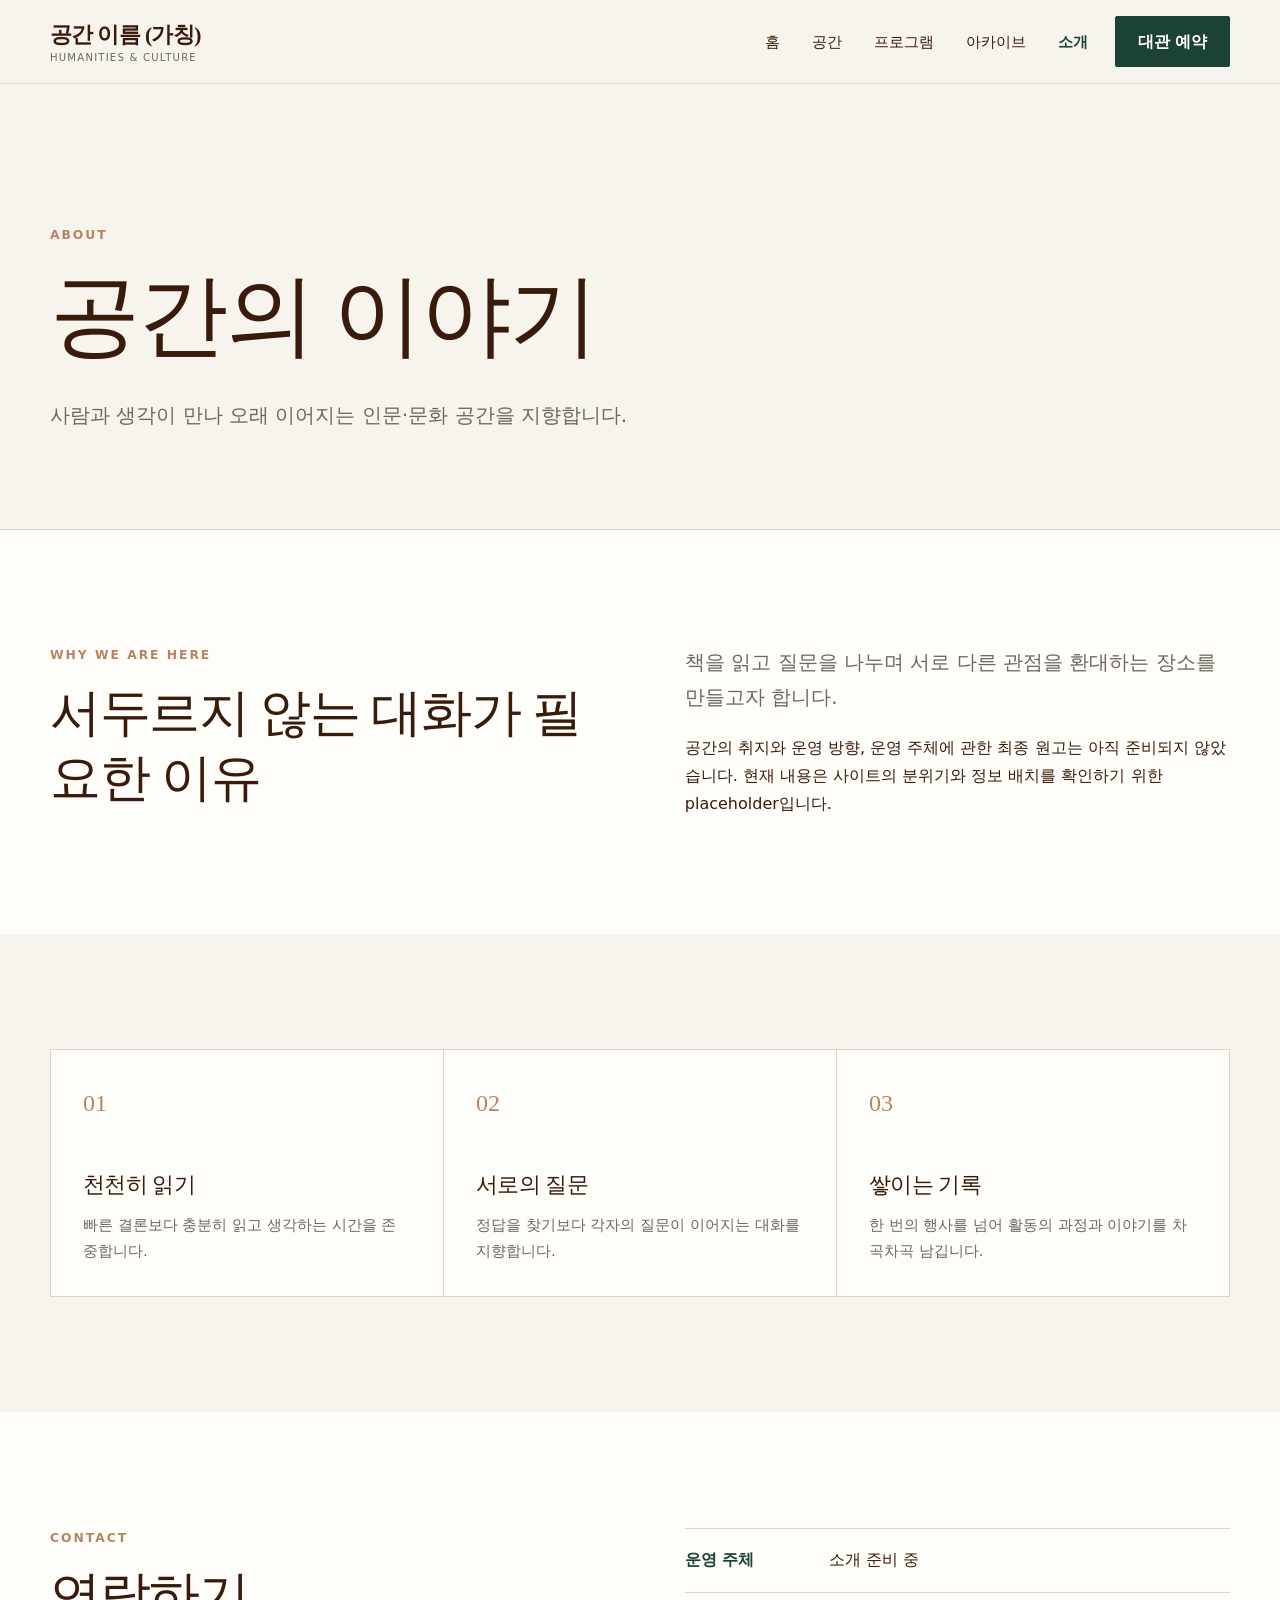
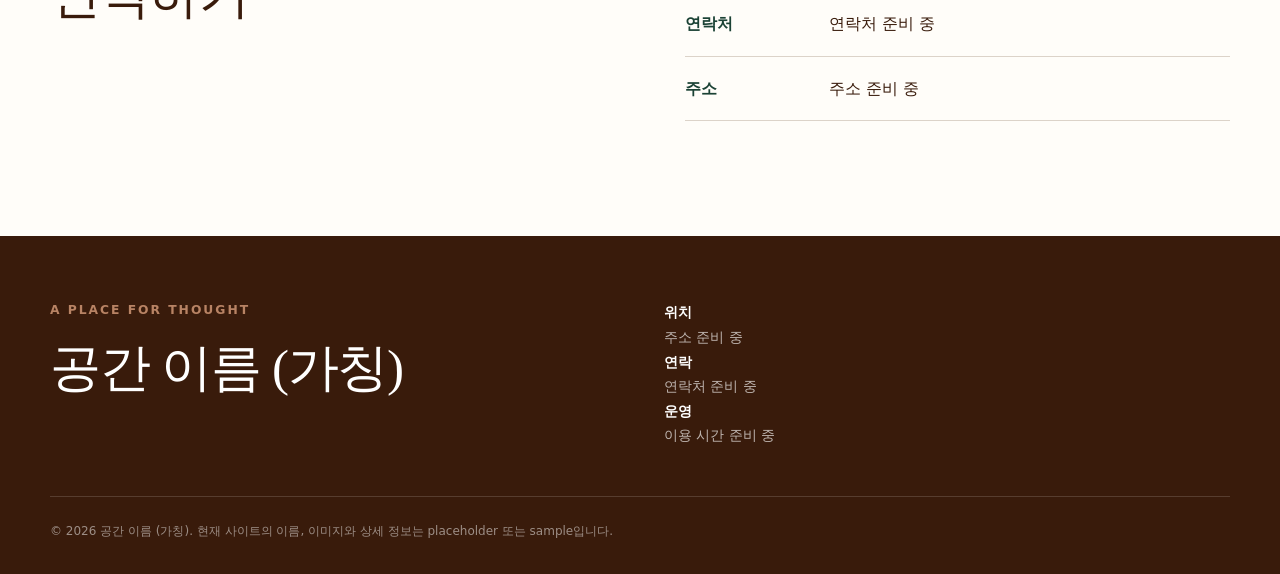
==== about.html @ 014bf638 "Build phase one site structure" ====
<!doctype html><html lang="ko"><head><meta charset="UTF-8"><meta name="viewport" content="width=device-width,initial-scale=1"><meta name="description" content="공간의 취지와 운영 방향 소개"><title>소개 | 공간 이름 (가칭)</title><link rel="stylesheet" href="assets/styles.css"><script defer src="assets/data.js"></script><script defer src="assets/app.js"></script></head><body data-page="about"><main id="main"></main></body></html>
---- assets/styles.css ----
:root {
  --color-primary: #1b4235;
  --color-cream: #edd3c5;
  --color-brown: #b88364;
  --color-dark: #391b0b;
  --color-bg: #f7f3ed;
  --color-paper: #fffdf9;
  --color-muted: #6f675f;
  --color-line: #dcd3c9;
  --font-serif: Georgia, "Noto Serif KR", serif;
  --font-sans: "Pretendard", "Noto Sans KR", system-ui, sans-serif;
  --max-width: 1180px;
  --section-space: clamp(4.5rem, 9vw, 8rem);
}

* { box-sizing: border-box; }
html { scroll-behavior: smooth; }
body {
  margin: 0;
  color: var(--color-dark);
  background: var(--color-bg);
  font-family: var(--font-sans);
  font-size: 16px;
  line-height: 1.75;
}
body.menu-open { overflow: hidden; }
a { color: inherit; text-decoration: none; }
button { font: inherit; }
img { display: block; max-width: 100%; }
.skip-link { position: fixed; left: 1rem; top: -5rem; z-index: 100; padding: .7rem 1rem; background: var(--color-primary); color: white; }
.skip-link:focus { top: 1rem; }
.container { width: min(calc(100% - 3rem), var(--max-width)); margin-inline: auto; }
.eyebrow { margin: 0 0 .8rem; color: var(--color-brown); font-size: .77rem; font-weight: 700; letter-spacing: .16em; text-transform: uppercase; }
h1, h2, h3 { margin: 0; font-family: var(--font-serif); font-weight: 500; line-height: 1.28; letter-spacing: -.025em; }
h1 { font-size: clamp(2.6rem, 7vw, 5.8rem); }
h2 { font-size: clamp(2rem, 4vw, 3.4rem); }
h3 { font-size: 1.35rem; }
p { margin: 0; }
.lead { max-width: 42rem; color: var(--color-muted); font-size: clamp(1.06rem, 2vw, 1.25rem); }
.section { padding-block: var(--section-space); }
.section--paper { background: var(--color-paper); }
.section-head { display: flex; align-items: end; justify-content: space-between; gap: 2rem; margin-bottom: 2.8rem; }
.text-link { border-bottom: 1px solid currentColor; color: var(--color-primary); font-weight: 700; }
.button { display: inline-flex; min-height: 3.2rem; align-items: center; justify-content: center; padding: .65rem 1.35rem; border: 1px solid var(--color-primary); border-radius: 2px; background: var(--color-primary); color: white; font-weight: 700; cursor: pointer; }
.button--outline { background: transparent; color: var(--color-primary); }
.button[aria-disabled="true"] { cursor: not-allowed; opacity: .58; }
.button-row { display: flex; flex-wrap: wrap; gap: .75rem; margin-top: 2rem; }

.site-header { position: sticky; top: 0; z-index: 30; border-bottom: 1px solid rgba(57,27,11,.12); background: rgba(247,243,237,.94); backdrop-filter: blur(12px); }
.header-inner { display: flex; min-height: 5.2rem; align-items: center; justify-content: space-between; gap: 2rem; }
.brand { font-family: var(--font-serif); font-size: 1.35rem; font-weight: 700; letter-spacing: -.03em; }
.brand small { display: block; margin-top: -.35rem; color: var(--color-muted); font-family: var(--font-sans); font-size: .63rem; font-weight: 500; letter-spacing: .12em; }
.nav-wrap, .nav-list { display: flex; align-items: center; }
.nav-list { gap: 2rem; margin: 0; padding: 0; list-style: none; }
.nav-list a { font-size: .93rem; }
.nav-list a[aria-current="page"] { color: var(--color-primary); font-weight: 800; }
.header-cta { margin-left: 1.7rem; }
.menu-button { display: none; width: 2.8rem; height: 2.8rem; border: 0; background: transparent; color: var(--color-dark); font-size: 1.5rem; }

.hero { min-height: 76vh; display: grid; align-items: center; overflow: hidden; }
.hero-grid { display: grid; grid-template-columns: 1.08fr .92fr; align-items: center; gap: clamp(2rem, 6vw, 6rem); padding-block: 4rem; }
.hero-copy h1 span { color: var(--color-primary); }
.hero-copy .lead { margin-top: 1.7rem; }
.hero-art, .placeholder { position: relative; overflow: hidden; background: var(--color-cream); }
.hero-art { aspect-ratio: 4 / 5; }
.hero-art::before, .placeholder::before { content: ""; position: absolute; inset: 10%; border: 1px solid rgba(57,27,11,.25); }
.hero-art::after { content: "PLACEHOLDER · SPACE IMAGE"; position: absolute; right: 7%; bottom: 5%; color: rgba(57,27,11,.6); font-size: .68rem; letter-spacing: .16em; }
.hero-mark { position: absolute; top: 23%; left: -7%; width: 68%; aspect-ratio: 1; border-radius: 50%; background: var(--color-primary); opacity: .92; }
.hero-line { position: absolute; right: 16%; bottom: 17%; width: 48%; height: 45%; border: 2px solid var(--color-brown); }
.intro-grid, .rental-grid, .detail-grid, .contact-grid { display: grid; grid-template-columns: 1fr 1fr; gap: clamp(2rem, 7vw, 7rem); align-items: start; }
.intro-copy p + p { margin-top: 1rem; }
.facts { display: grid; grid-template-columns: repeat(3, 1fr); gap: 1px; margin: 3rem 0 0; background: var(--color-line); border: 1px solid var(--color-line); }
.fact { padding: 1.4rem; background: var(--color-paper); }
.fact strong { display: block; color: var(--color-primary); font-family: var(--font-serif); font-size: 1.25rem; }
.fact span { color: var(--color-muted); font-size: .86rem; }

.card-grid { display: grid; grid-template-columns: repeat(3, 1fr); gap: 2rem 1.4rem; }
.card { min-width: 0; }
.card-image { aspect-ratio: 4 / 3; margin-bottom: 1.25rem; background: var(--card-color, var(--color-cream)); }
.card-image::after, .placeholder::after { content: "SAMPLE IMAGE"; position: absolute; left: 1rem; bottom: .75rem; color: rgba(57,27,11,.65); font-size: .64rem; letter-spacing: .14em; }
.card-meta { display: flex; align-items: center; justify-content: space-between; gap: 1rem; color: var(--color-muted); font-size: .78rem; }
.status { padding: .13rem .5rem; border: 1px solid currentColor; color: var(--color-primary); font-weight: 700; }
.card h3 { margin: .75rem 0 .45rem; }
.card-desc { color: var(--color-muted); font-size: .94rem; }
.card-info { margin-top: .85rem; color: var(--color-muted); font-size: .82rem; }
.card a:focus-visible, .card a:hover { color: var(--color-primary); text-decoration: underline; text-underline-offset: .25em; }
.rental-panel { padding: clamp(2rem, 5vw, 4.5rem); background: var(--color-primary); color: white; }
.rental-panel .eyebrow { color: var(--color-cream); }
.rental-panel .lead { margin-top: 1.2rem; color: rgba(255,255,255,.76); }
.rental-panel .button { border-color: white; background: white; color: var(--color-primary); }
.rental-panel .button--outline { background: transparent; color: white; }
.notice { margin-top: 1rem; color: var(--color-muted); font-size: .82rem; }
.rental-panel .notice { color: rgba(255,255,255,.66); }

.page-hero { padding: clamp(5rem, 11vw, 9rem) 0 clamp(3.5rem, 8vw, 6rem); border-bottom: 1px solid var(--color-line); }
.page-hero .lead { margin-top: 1.5rem; }
.gallery { display: grid; grid-template-columns: 1.4fr .6fr; grid-template-rows: 1fr 1fr; gap: 1rem; min-height: 540px; }
.gallery .placeholder:first-child { grid-row: 1 / 3; }
.info-list { margin: 0; padding: 0; list-style: none; border-top: 1px solid var(--color-line); }
.info-list li { display: grid; grid-template-columns: 8rem 1fr; gap: 1rem; padding: 1.1rem 0; border-bottom: 1px solid var(--color-line); }
.info-list strong { color: var(--color-primary); }
.filters { display: flex; flex-wrap: wrap; gap: .55rem; margin-bottom: 2.5rem; }
.filter { padding: .55rem .95rem; border: 1px solid var(--color-line); background: transparent; color: var(--color-dark); cursor: pointer; }
.filter.active { border-color: var(--color-primary); background: var(--color-primary); color: white; }
.detail-image { aspect-ratio: 4 / 3; }
.detail-copy .lead { margin: 1.4rem 0 2rem; }
.detail-copy h2 { margin-bottom: 1.4rem; }
.prose { max-width: 46rem; }
.prose p + p { margin-top: 1.2rem; }
.values { display: grid; grid-template-columns: repeat(3, 1fr); gap: 1px; background: var(--color-line); border: 1px solid var(--color-line); }
.value { min-height: 15rem; padding: 2rem; background: var(--color-paper); }
.value span { display: block; margin-bottom: 3rem; color: var(--color-brown); font-family: var(--font-serif); font-size: 1.5rem; }
.value p { margin-top: .8rem; color: var(--color-muted); font-size: .93rem; }

.site-footer { padding: 4rem 0 2rem; background: var(--color-dark); color: white; }
.footer-grid { display: grid; grid-template-columns: 1fr 1fr; gap: 3rem; }
.footer-info { color: rgba(255,255,255,.67); font-size: .88rem; }
.footer-info strong { color: white; }
.copyright { margin-top: 3rem; padding-top: 1.5rem; border-top: 1px solid rgba(255,255,255,.15); color: rgba(255,255,255,.5); font-size: .75rem; }

:focus-visible { outline: 3px solid var(--color-brown); outline-offset: 4px; }

@media (max-width: 820px) {
  .container { width: min(calc(100% - 2rem), var(--max-width)); }
  .menu-button { display: grid; place-items: center; }
  .nav-wrap { position: absolute; top: 100%; left: 0; display: none; width: 100vw; height: calc(100vh - 5.2rem); align-items: stretch; flex-direction: column; padding: 2.5rem 1rem; overflow-y: auto; background: var(--color-bg); }
  .nav-wrap.open { display: flex; }
  .nav-list { align-items: stretch; flex-direction: column; gap: 0; }
  .nav-list a { display: block; padding: 1rem .4rem; border-bottom: 1px solid var(--color-line); font-family: var(--font-serif); font-size: 1.5rem; }
  .header-cta { margin: 2rem 0 0; }
  .hero { min-height: auto; }
  .hero-grid, .intro-grid, .rental-grid, .detail-grid, .contact-grid { grid-template-columns: 1fr; }
  .hero-art { width: 86%; margin-left: auto; aspect-ratio: 5 / 4; }
  .card-grid { grid-template-columns: repeat(2, 1fr); }
  .gallery { min-height: 420px; }
  .values { grid-template-columns: 1fr; }
  .value { min-height: auto; }
  .value span { margin-bottom: 1rem; }
}

@media (max-width: 560px) {
  h1 { font-size: clamp(2.55rem, 15vw, 4.2rem); }
  .section-head { display: block; }
  .section-head .text-link { display: inline-block; margin-top: 1rem; }
  .card-grid, .facts, .footer-grid { grid-template-columns: 1fr; }
  .gallery { grid-template-columns: 1fr 1fr; grid-template-rows: 2fr 1fr; min-height: 430px; }
  .gallery .placeholder:first-child { grid-column: 1 / 3; grid-row: auto; }
  .info-list li { grid-template-columns: 6.5rem 1fr; }
}

@media (prefers-reduced-motion: reduce) { html { scroll-behavior: auto; } }
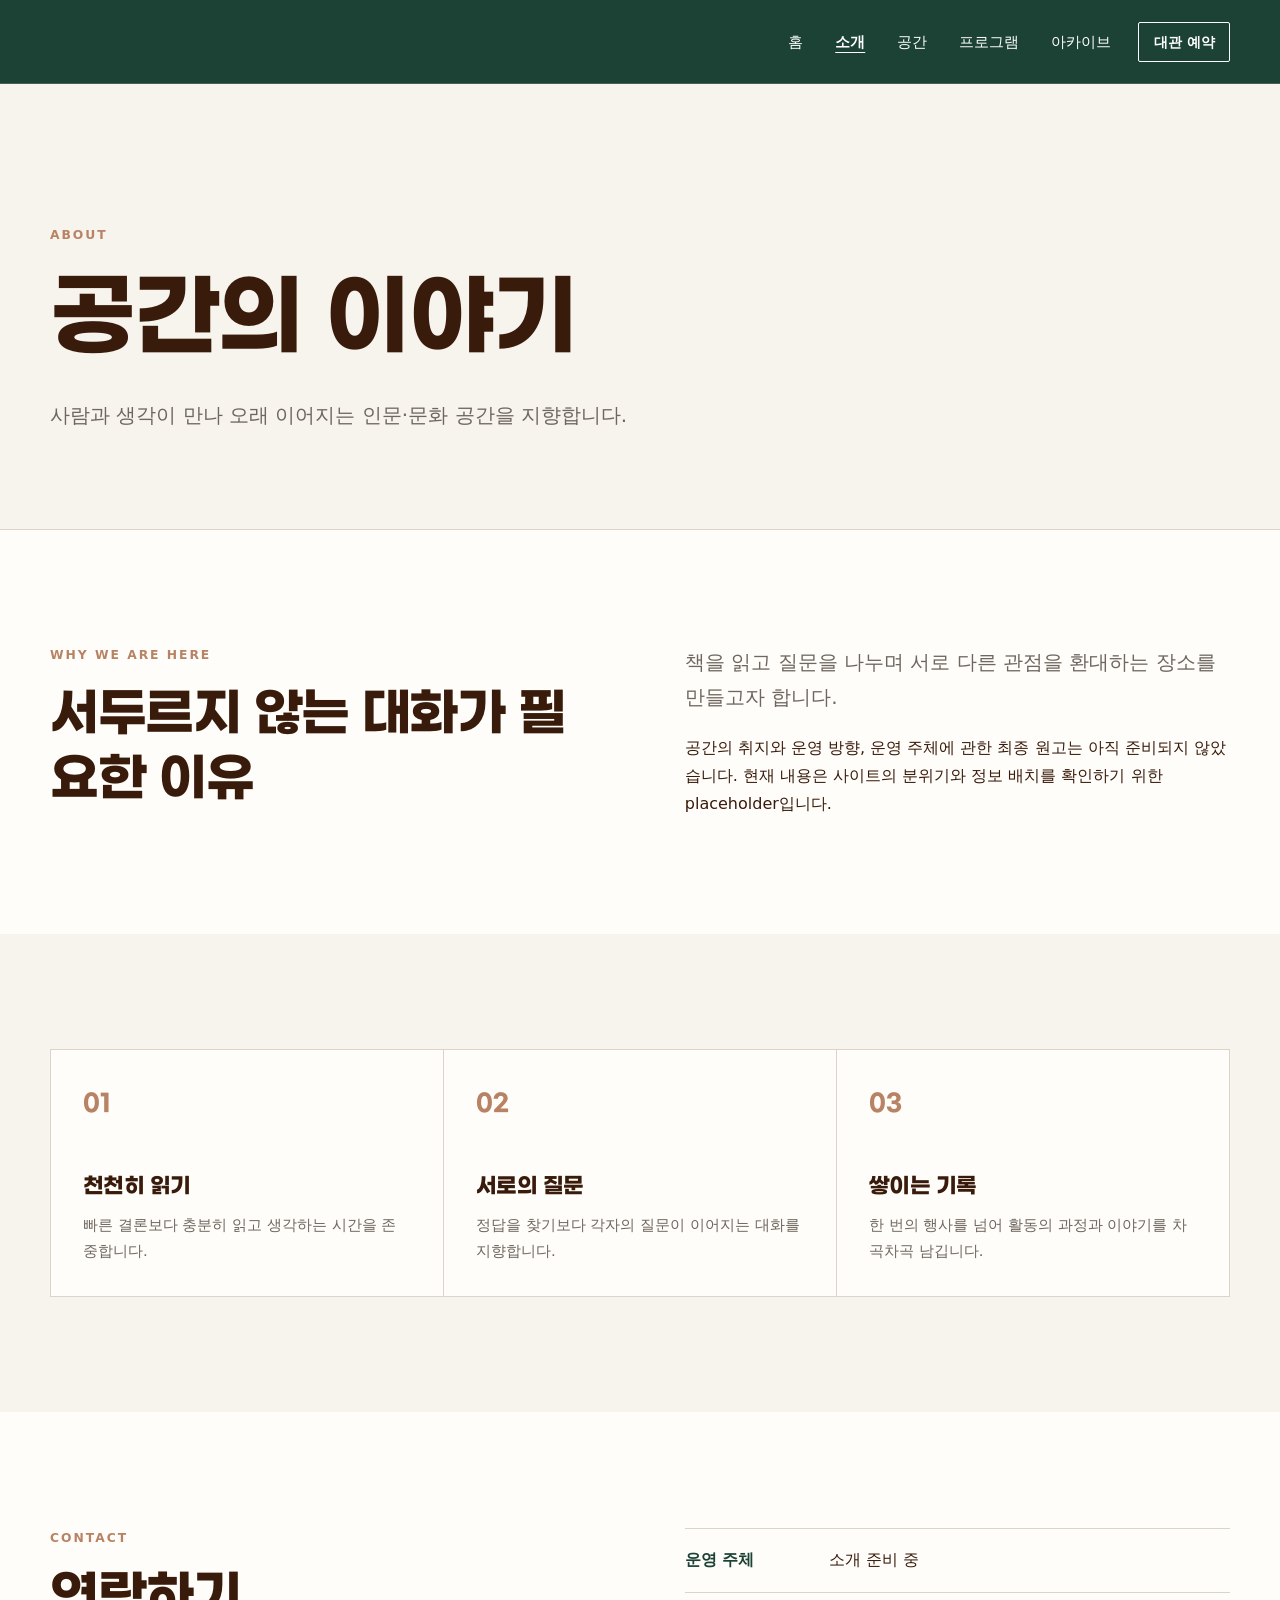
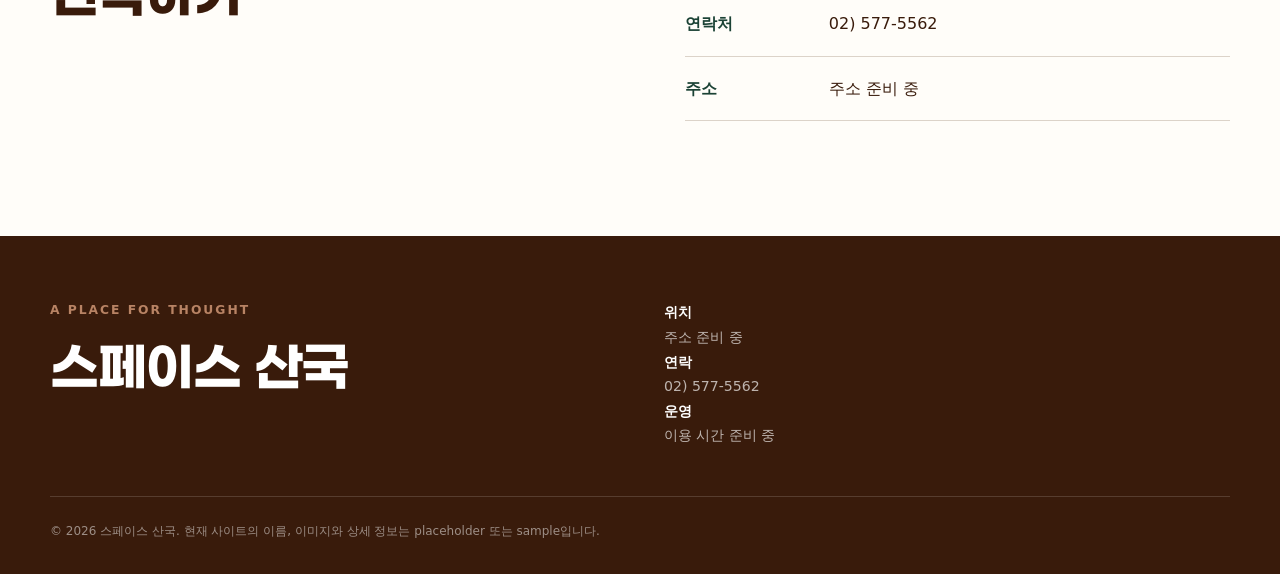
==== commit 7ea73141: "Optimize program images and refine card/detail display" ====
--- a/about.html
+++ b/about.html
@@ -1 +1 @@
-<!doctype html><html lang="ko"><head><meta charset="UTF-8"><meta name="viewport" content="width=device-width,initial-scale=1"><meta name="description" content="공간의 취지와 운영 방향 소개"><title>소개 | 공간 이름 (가칭)</title><link rel="stylesheet" href="assets/styles.css"><script defer src="assets/data.js"></script><script defer src="assets/app.js"></script></head><body data-page="about"><main id="main"></main></body></html>
+<!doctype html><html lang="ko"><head><meta charset="UTF-8"><meta name="viewport" content="width=device-width,initial-scale=1"><meta name="description" content="공간의 취지와 운영 방향 소개"><title>소개 | 공간 이름 (가칭)</title><link rel="stylesheet" href="assets/styles.css?v=20260829-2"><script defer src="assets/data.js"></script><script defer src="assets/app.js"></script></head><body data-page="about"><main id="main"></main></body></html>
--- a/assets/styles.css
+++ b/assets/styles.css
@@ -1,3 +1,11 @@
+@font-face {
+  font-family: "Gmarket Sans";
+  src: url("fonts/GmarketSansBold.otf") format("opentype");
+  font-style: normal;
+  font-weight: 700 900;
+  font-display: swap;
+}
+
 :root {
   --color-primary: #1b4235;
   --color-cream: #edd3c5;
@@ -7,7 +15,7 @@
   --color-paper: #fffdf9;
   --color-muted: #6f675f;
   --color-line: #dcd3c9;
-  --font-serif: Georgia, "Noto Serif KR", serif;
+  --font-serif: "Gmarket Sans", "Noto Sans KR", "Malgun Gothic", sans-serif;
   --font-sans: "Pretendard", "Noto Sans KR", system-ui, sans-serif;
   --max-width: 1180px;
   --section-space: clamp(4.5rem, 9vw, 8rem);
@@ -31,7 +39,7 @@
 .skip-link:focus { top: 1rem; }
 .container { width: min(calc(100% - 3rem), var(--max-width)); margin-inline: auto; }
 .eyebrow { margin: 0 0 .8rem; color: var(--color-brown); font-size: .77rem; font-weight: 700; letter-spacing: .16em; text-transform: uppercase; }
-h1, h2, h3 { margin: 0; font-family: var(--font-serif); font-weight: 500; line-height: 1.28; letter-spacing: -.025em; }
+h1, h2, h3 { margin: 0; font-family: var(--font-serif); font-weight: 700; line-height: 1.28; letter-spacing: -.025em; }
 h1 { font-size: clamp(2.6rem, 7vw, 5.8rem); }
 h2 { font-size: clamp(2rem, 4vw, 3.4rem); }
 h3 { font-size: 1.35rem; }
@@ -46,27 +54,31 @@
 .button[aria-disabled="true"] { cursor: not-allowed; opacity: .58; }
 .button-row { display: flex; flex-wrap: wrap; gap: .75rem; margin-top: 2rem; }
 
-.site-header { position: sticky; top: 0; z-index: 30; border-bottom: 1px solid rgba(57,27,11,.12); background: rgba(247,243,237,.94); backdrop-filter: blur(12px); }
-.header-inner { display: flex; min-height: 5.2rem; align-items: center; justify-content: space-between; gap: 2rem; }
-.brand { font-family: var(--font-serif); font-size: 1.35rem; font-weight: 700; letter-spacing: -.03em; }
-.brand small { display: block; margin-top: -.35rem; color: var(--color-muted); font-family: var(--font-sans); font-size: .63rem; font-weight: 500; letter-spacing: .12em; }
+.site-header { position: sticky; top: 0; z-index: 30; border-bottom: 1px solid rgba(255,255,255,.18); background: var(--color-primary); color: white; }
+.header-inner { display: flex; min-height: 5.2rem; align-items: center; justify-content: flex-end; gap: 2rem; }
 .nav-wrap, .nav-list { display: flex; align-items: center; }
 .nav-list { gap: 2rem; margin: 0; padding: 0; list-style: none; }
 .nav-list a { font-size: .93rem; }
-.nav-list a[aria-current="page"] { color: var(--color-primary); font-weight: 800; }
-.header-cta { margin-left: 1.7rem; }
-.menu-button { display: none; width: 2.8rem; height: 2.8rem; border: 0; background: transparent; color: var(--color-dark); font-size: 1.5rem; }
+.nav-list a[aria-current="page"] { color: white; font-weight: 800; text-decoration: underline; text-underline-offset: .35em; }
+.header-cta { min-height: 2.5rem; margin-left: 1.7rem; padding: .4rem .9rem; border-color: white; background: transparent; color: white; font-size: .86rem; }
+.menu-button { display: none; width: 2.8rem; height: 2.8rem; border: 0; background: transparent; color: white; font-size: 1.5rem; }
 
-.hero { min-height: 76vh; display: grid; align-items: center; overflow: hidden; }
-.hero-grid { display: grid; grid-template-columns: 1.08fr .92fr; align-items: center; gap: clamp(2rem, 6vw, 6rem); padding-block: 4rem; }
-.hero-copy h1 span { color: var(--color-primary); }
+.hero { min-height: 76vh; display: grid; align-items: center; overflow: hidden; background: var(--color-cream); }
+.hero-grid { display: grid; grid-template-columns: 1.08fr .92fr; width: min(calc(100% - 7rem), 1040px); align-items: center; gap: clamp(2rem, 6vw, 6rem); padding-block: 4rem; }
+.hero-copy { display: flex; align-self: stretch; flex-direction: column; justify-content: flex-end; padding-block: clamp(1rem, 3vw, 2rem); }
+.hero-content { width: fit-content; }
+.hero-copy h1 { font-size: clamp(1.775rem, 3.875vw, 3.175rem); }
+.hero-title-line { display: block; white-space: nowrap; }
+.hero-name { margin-top: .4em; color: var(--color-primary); font-size: clamp(2.432rem, 5.248vw, 4.224rem); line-height: 1.1; text-align: center; }
+.hero-name.is-entering { animation: hero-name-enter 4s cubic-bezier(.22, 1, .36, 1) both; }
+.hero-title-line.accent { color: inherit; }
 .hero-copy .lead { margin-top: 1.7rem; }
+.hero-copy .button-row { justify-content: center; gap: clamp(1.5rem, 4vw, 3rem); margin-top: 2.5rem; }
+.hero-copy .button-row .button { min-height: 3.05rem; padding: .62rem 1.3rem; font-size: .96rem; }
 .hero-art, .placeholder { position: relative; overflow: hidden; background: var(--color-cream); }
 .hero-art { aspect-ratio: 4 / 5; }
-.hero-art::before, .placeholder::before { content: ""; position: absolute; inset: 10%; border: 1px solid rgba(57,27,11,.25); }
-.hero-art::after { content: "PLACEHOLDER · SPACE IMAGE"; position: absolute; right: 7%; bottom: 5%; color: rgba(57,27,11,.6); font-size: .68rem; letter-spacing: .16em; }
-.hero-mark { position: absolute; top: 23%; left: -7%; width: 68%; aspect-ratio: 1; border-radius: 50%; background: var(--color-primary); opacity: .92; }
-.hero-line { position: absolute; right: 16%; bottom: 17%; width: 48%; height: 45%; border: 2px solid var(--color-brown); }
+.hero-art img { width: 100%; height: 100%; object-fit: cover; object-position: center; }
+.placeholder::before { content: ""; position: absolute; inset: 10%; border: 1px solid rgba(57,27,11,.25); }
 .intro-grid, .rental-grid, .detail-grid, .contact-grid { display: grid; grid-template-columns: 1fr 1fr; gap: clamp(2rem, 7vw, 7rem); align-items: start; }
 .intro-copy p + p { margin-top: 1rem; }
 .facts { display: grid; grid-template-columns: repeat(3, 1fr); gap: 1px; margin: 3rem 0 0; background: var(--color-line); border: 1px solid var(--color-line); }
@@ -76,8 +88,9 @@
 
 .card-grid { display: grid; grid-template-columns: repeat(3, 1fr); gap: 2rem 1.4rem; }
 .card { min-width: 0; }
-.card-image { aspect-ratio: 4 / 3; margin-bottom: 1.25rem; background: var(--card-color, var(--color-cream)); }
-.card-image::after, .placeholder::after { content: "SAMPLE IMAGE"; position: absolute; left: 1rem; bottom: .75rem; color: rgba(57,27,11,.65); font-size: .64rem; letter-spacing: .14em; }
+.card-image { position: relative; aspect-ratio: 4 / 3; margin-bottom: 1.25rem; overflow: hidden; background: var(--card-color, var(--color-cream)); }
+.card-image img, .gallery-image img { width: 100%; height: 100%; object-fit: cover; }
+.placeholder::after { content: "SAMPLE IMAGE"; position: absolute; left: 1rem; bottom: .75rem; color: rgba(57,27,11,.65); font-size: .64rem; letter-spacing: .14em; }
 .card-meta { display: flex; align-items: center; justify-content: space-between; gap: 1rem; color: var(--color-muted); font-size: .78rem; }
 .status { padding: .13rem .5rem; border: 1px solid currentColor; color: var(--color-primary); font-weight: 700; }
 .card h3 { margin: .75rem 0 .45rem; }
@@ -93,16 +106,19 @@
 .rental-panel .notice { color: rgba(255,255,255,.66); }
 
 .page-hero { padding: clamp(5rem, 11vw, 9rem) 0 clamp(3.5rem, 8vw, 6rem); border-bottom: 1px solid var(--color-line); }
+.page-hero--notice h1 { font-size: clamp(2rem, 4vw, 3.4rem); }
 .page-hero .lead { margin-top: 1.5rem; }
 .gallery { display: grid; grid-template-columns: 1.4fr .6fr; grid-template-rows: 1fr 1fr; gap: 1rem; min-height: 540px; }
-.gallery .placeholder:first-child { grid-row: 1 / 3; }
+.gallery > :first-child { grid-row: 1 / 3; }
+.gallery-image { position: relative; overflow: hidden; background: var(--color-cream); }
 .info-list { margin: 0; padding: 0; list-style: none; border-top: 1px solid var(--color-line); }
 .info-list li { display: grid; grid-template-columns: 8rem 1fr; gap: 1rem; padding: 1.1rem 0; border-bottom: 1px solid var(--color-line); }
 .info-list strong { color: var(--color-primary); }
 .filters { display: flex; flex-wrap: wrap; gap: .55rem; margin-bottom: 2.5rem; }
 .filter { padding: .55rem .95rem; border: 1px solid var(--color-line); background: transparent; color: var(--color-dark); cursor: pointer; }
 .filter.active { border-color: var(--color-primary); background: var(--color-primary); color: white; }
-.detail-image { aspect-ratio: 4 / 3; }
+.detail-image { position: relative; width: fit-content; max-width: 100%; justify-self: start; }
+.detail-image img { display: block; width: auto; height: auto; max-width: 100%; max-height: min(70vh, 720px); object-fit: contain; }
 .detail-copy .lead { margin: 1.4rem 0 2rem; }
 .detail-copy h2 { margin-bottom: 1.4rem; }
 .prose { max-width: 46rem; }
@@ -120,16 +136,23 @@
 
 :focus-visible { outline: 3px solid var(--color-brown); outline-offset: 4px; }
 
+@keyframes hero-name-enter {
+  from { opacity: 0; transform: translateX(-40px); }
+  to { opacity: 1; transform: translateX(0); }
+}
+
 @media (max-width: 820px) {
   .container { width: min(calc(100% - 2rem), var(--max-width)); }
   .menu-button { display: grid; place-items: center; }
-  .nav-wrap { position: absolute; top: 100%; left: 0; display: none; width: 100vw; height: calc(100vh - 5.2rem); align-items: stretch; flex-direction: column; padding: 2.5rem 1rem; overflow-y: auto; background: var(--color-bg); }
+  .nav-wrap { position: absolute; top: 100%; left: 0; display: none; width: 100vw; height: calc(100vh - 5.2rem); align-items: stretch; flex-direction: column; padding: 2.5rem 1rem; overflow-y: auto; background: var(--color-primary); }
   .nav-wrap.open { display: flex; }
   .nav-list { align-items: stretch; flex-direction: column; gap: 0; }
-  .nav-list a { display: block; padding: 1rem .4rem; border-bottom: 1px solid var(--color-line); font-family: var(--font-serif); font-size: 1.5rem; }
+  .nav-list a { display: block; padding: 1rem .4rem; border-bottom: 1px solid rgba(255,255,255,.2); font-family: var(--font-serif); font-size: 1.5rem; }
   .header-cta { margin: 2rem 0 0; }
   .hero { min-height: auto; }
   .hero-grid, .intro-grid, .rental-grid, .detail-grid, .contact-grid { grid-template-columns: 1fr; }
+  .hero-copy { padding-block: 0; }
+  .hero-copy .button-row { margin-top: 2.5rem; }
   .hero-art { width: 86%; margin-left: auto; aspect-ratio: 5 / 4; }
   .card-grid { grid-template-columns: repeat(2, 1fr); }
   .gallery { min-height: 420px; }
@@ -144,8 +167,11 @@
   .section-head .text-link { display: inline-block; margin-top: 1rem; }
   .card-grid, .facts, .footer-grid { grid-template-columns: 1fr; }
   .gallery { grid-template-columns: 1fr 1fr; grid-template-rows: 2fr 1fr; min-height: 430px; }
-  .gallery .placeholder:first-child { grid-column: 1 / 3; grid-row: auto; }
+  .gallery > :first-child { grid-column: 1 / 3; grid-row: auto; }
   .info-list li { grid-template-columns: 6.5rem 1fr; }
 }
 
-@media (prefers-reduced-motion: reduce) { html { scroll-behavior: auto; } }
+@media (prefers-reduced-motion: reduce) {
+  html { scroll-behavior: auto; }
+  .hero-name.is-entering { animation: none; }
+}
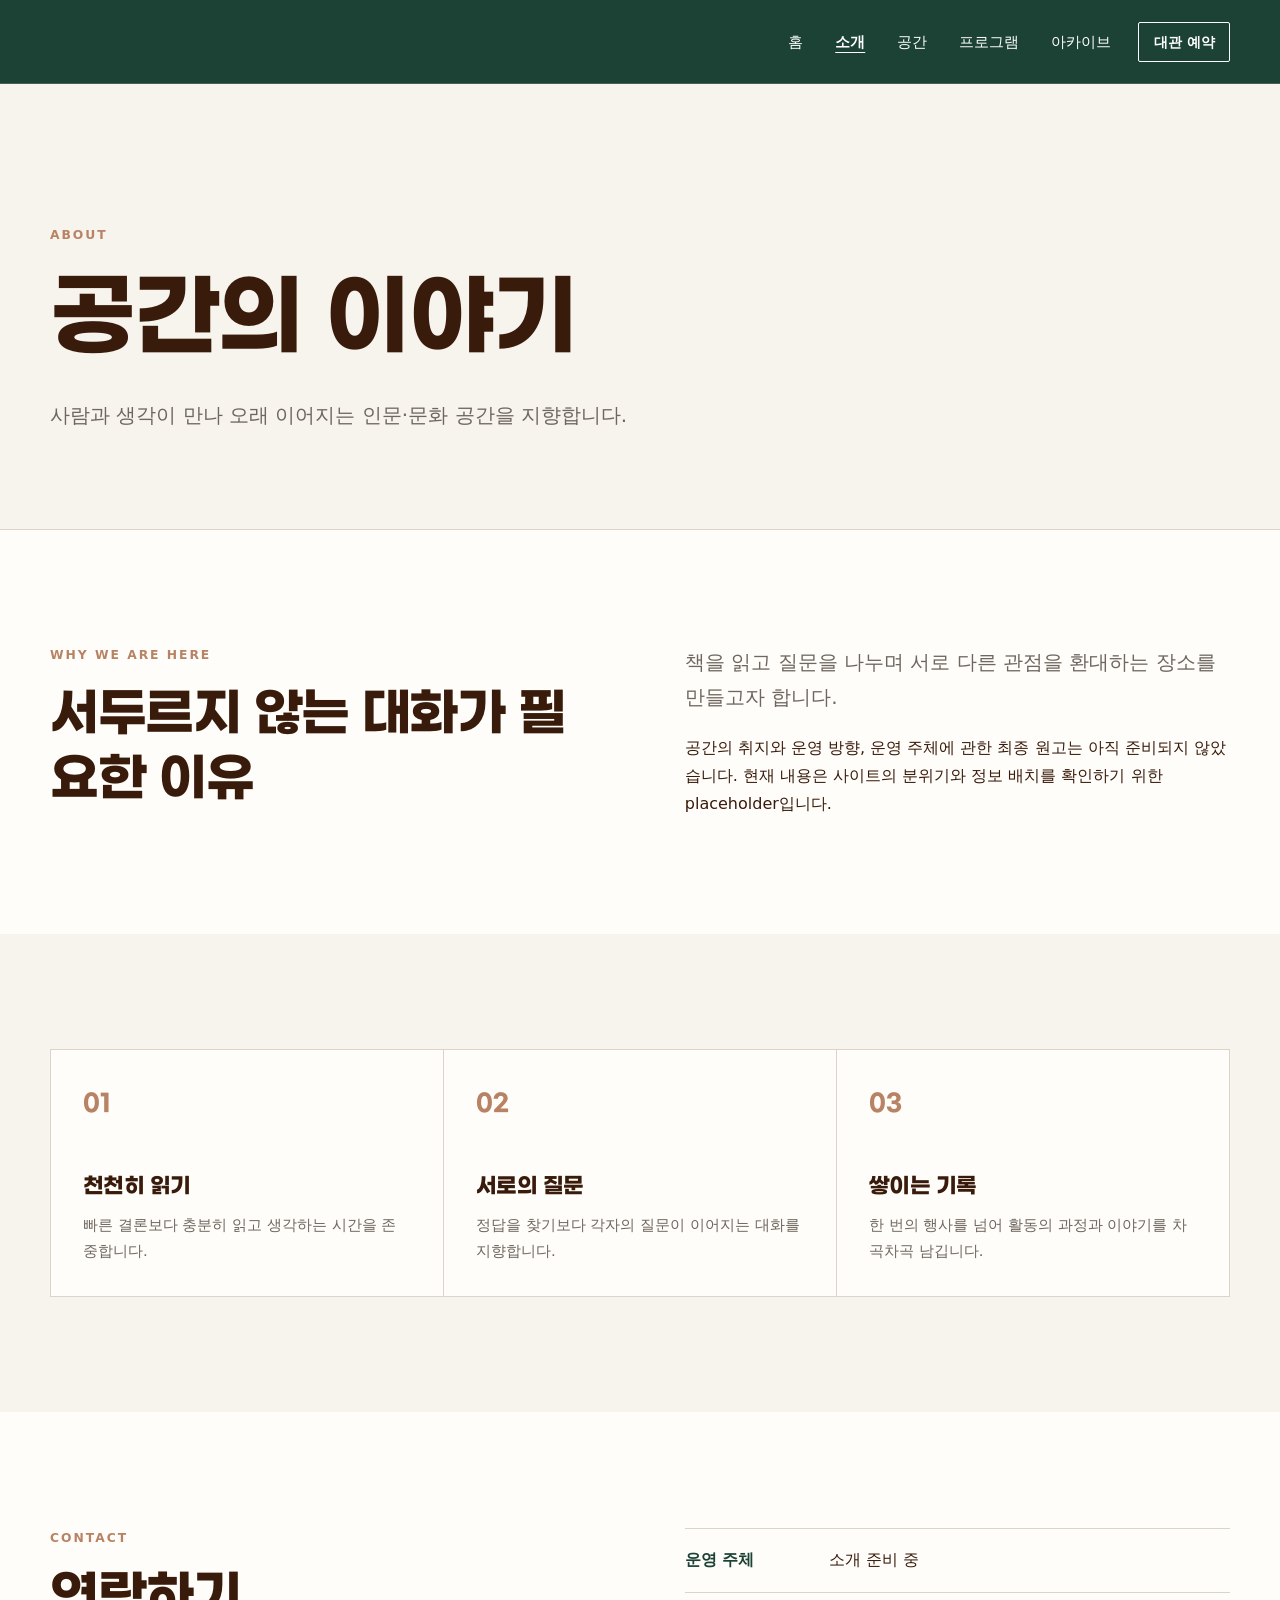
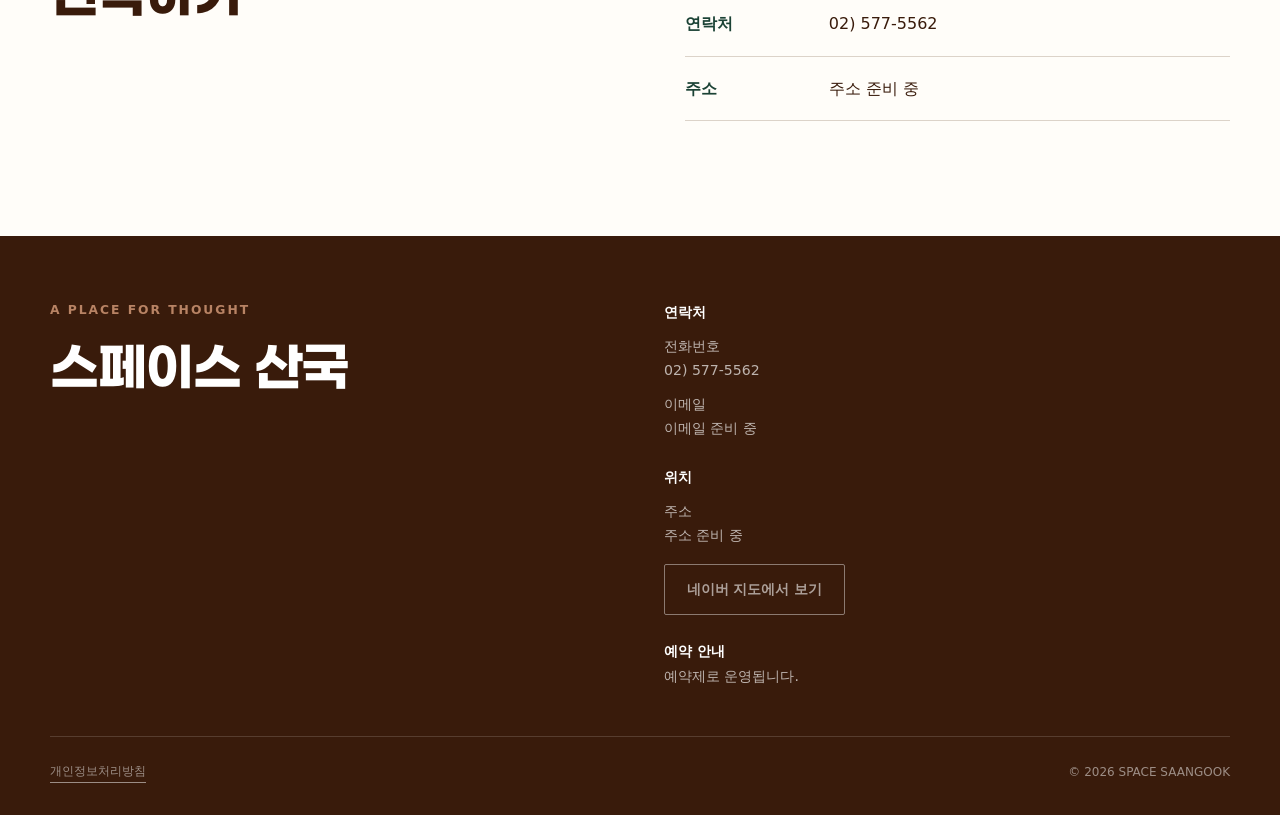
==== commit 688c2758: "Add footer contact and policy layout" ====
--- a/about.html
+++ b/about.html
@@ -1 +1 @@
-<!doctype html><html lang="ko"><head><meta charset="UTF-8"><meta name="viewport" content="width=device-width,initial-scale=1"><meta name="description" content="공간의 취지와 운영 방향 소개"><title>소개 | 공간 이름 (가칭)</title><link rel="stylesheet" href="assets/styles.css?v=20260829-2"><script defer src="assets/data.js"></script><script defer src="assets/app.js"></script></head><body data-page="about"><main id="main"></main></body></html>
+<!doctype html><html lang="ko"><head><meta charset="UTF-8"><meta name="viewport" content="width=device-width,initial-scale=1"><meta name="description" content="공간의 취지와 운영 방향 소개"><title>소개 | 공간 이름 (가칭)</title><link rel="stylesheet" href="assets/styles.css?v=20260902-1"><script defer src="assets/data.js"></script><script defer src="assets/app.js?v=20260902-1"></script></head><body data-page="about"><main id="main"></main></body></html>
--- a/assets/styles.css
+++ b/assets/styles.css
@@ -63,13 +63,19 @@
 .header-cta { min-height: 2.5rem; margin-left: 1.7rem; padding: .4rem .9rem; border-color: white; background: transparent; color: white; font-size: .86rem; }
 .menu-button { display: none; width: 2.8rem; height: 2.8rem; border: 0; background: transparent; color: white; font-size: 1.5rem; }
 
+@media (min-width: 841px) {
+  body[data-page="home"] .header-inner { display: grid; grid-template-columns: 1.08fr .92fr; width: min(calc(100% - 7rem), 1040px); gap: clamp(2rem, 6vw, 6rem); }
+  body[data-page="home"] .nav-wrap { grid-column: 2; justify-self: center; }
+}
+
 .hero { min-height: 76vh; display: grid; align-items: center; overflow: hidden; background: var(--color-cream); }
 .hero-grid { display: grid; grid-template-columns: 1.08fr .92fr; width: min(calc(100% - 7rem), 1040px); align-items: center; gap: clamp(2rem, 6vw, 6rem); padding-block: 4rem; }
 .hero-copy { display: flex; align-self: stretch; flex-direction: column; justify-content: flex-end; padding-block: clamp(1rem, 3vw, 2rem); }
 .hero-content { width: fit-content; }
 .hero-copy h1 { font-size: clamp(1.775rem, 3.875vw, 3.175rem); }
 .hero-title-line { display: block; white-space: nowrap; }
-.hero-name { margin-top: .4em; color: var(--color-primary); font-size: clamp(2.432rem, 5.248vw, 4.224rem); line-height: 1.1; text-align: center; }
+.hero-title-line:not(.hero-name) { transform: translateY(-1em); }
+.hero-name { position: relative; top: -.267em; margin-top: .4em; color: var(--color-primary); font-size: calc(clamp(2.432rem, 5.248vw, 4.224rem) + 4px); line-height: 1.1; text-align: center; }
 .hero-name.is-entering { animation: hero-name-enter 4s cubic-bezier(.22, 1, .36, 1) both; }
 .hero-title-line.accent { color: inherit; }
 .hero-copy .lead { margin-top: 1.7rem; }
@@ -130,9 +136,13 @@
 
 .site-footer { padding: 4rem 0 2rem; background: var(--color-dark); color: white; }
 .footer-grid { display: grid; grid-template-columns: 1fr 1fr; gap: 3rem; }
-.footer-info { color: rgba(255,255,255,.67); font-size: .88rem; }
+.footer-info { display: grid; gap: 1.5rem; color: rgba(255,255,255,.67); font-size: .88rem; }
 .footer-info strong { color: white; }
+.footer-info-group p + p { margin-top: .55rem; }
+.footer-map-button { min-height: 3.2rem; margin-top: 1rem; border-color: rgba(255,255,255,.72); color: white; }
 .copyright { margin-top: 3rem; padding-top: 1.5rem; border-top: 1px solid rgba(255,255,255,.15); color: rgba(255,255,255,.5); font-size: .75rem; }
+.footer-bottom { display: flex; align-items: center; justify-content: space-between; gap: 1rem; }
+.footer-policy-link { border-bottom: 1px solid currentColor; cursor: default; }
 
 :focus-visible { outline: 3px solid var(--color-brown); outline-offset: 4px; }
 
@@ -169,6 +179,7 @@
   .gallery { grid-template-columns: 1fr 1fr; grid-template-rows: 2fr 1fr; min-height: 430px; }
   .gallery > :first-child { grid-column: 1 / 3; grid-row: auto; }
   .info-list li { grid-template-columns: 6.5rem 1fr; }
+  .footer-bottom { align-items: flex-start; flex-direction: column; }
 }
 
 @media (prefers-reduced-motion: reduce) {
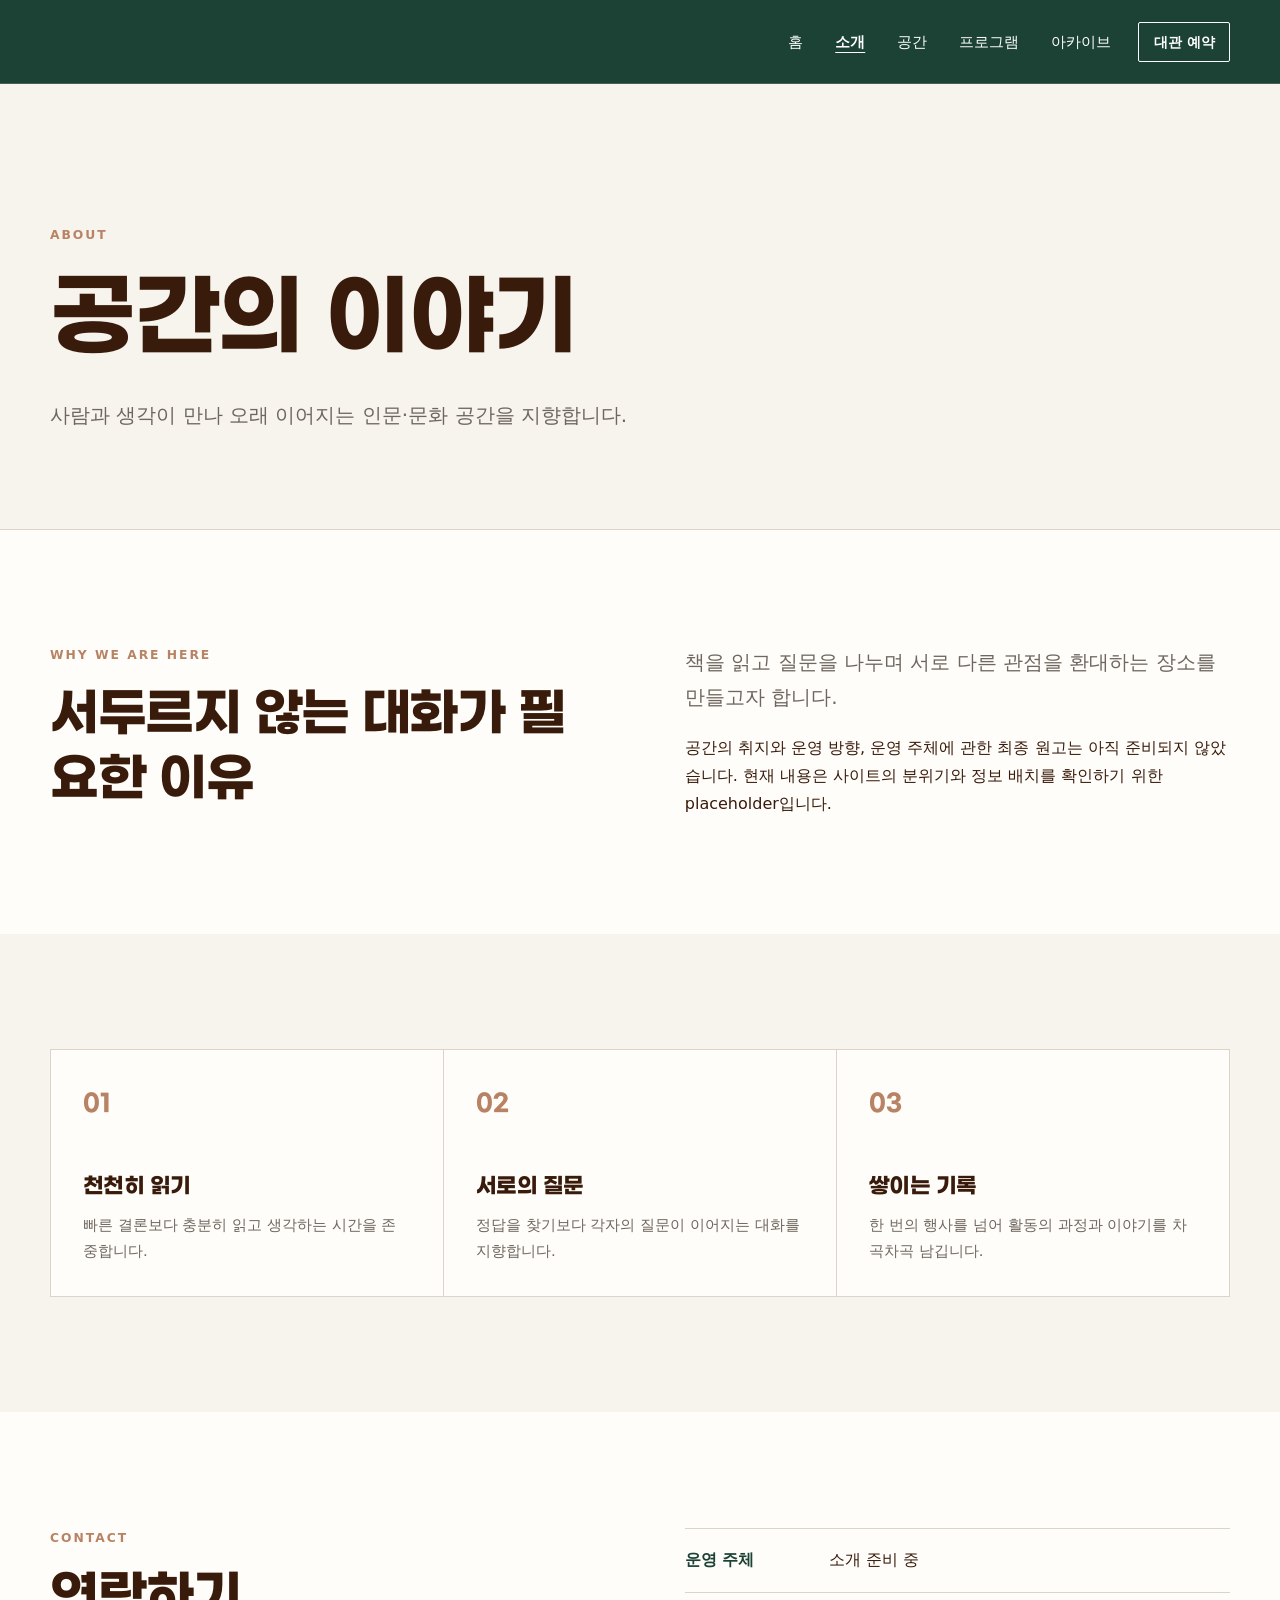
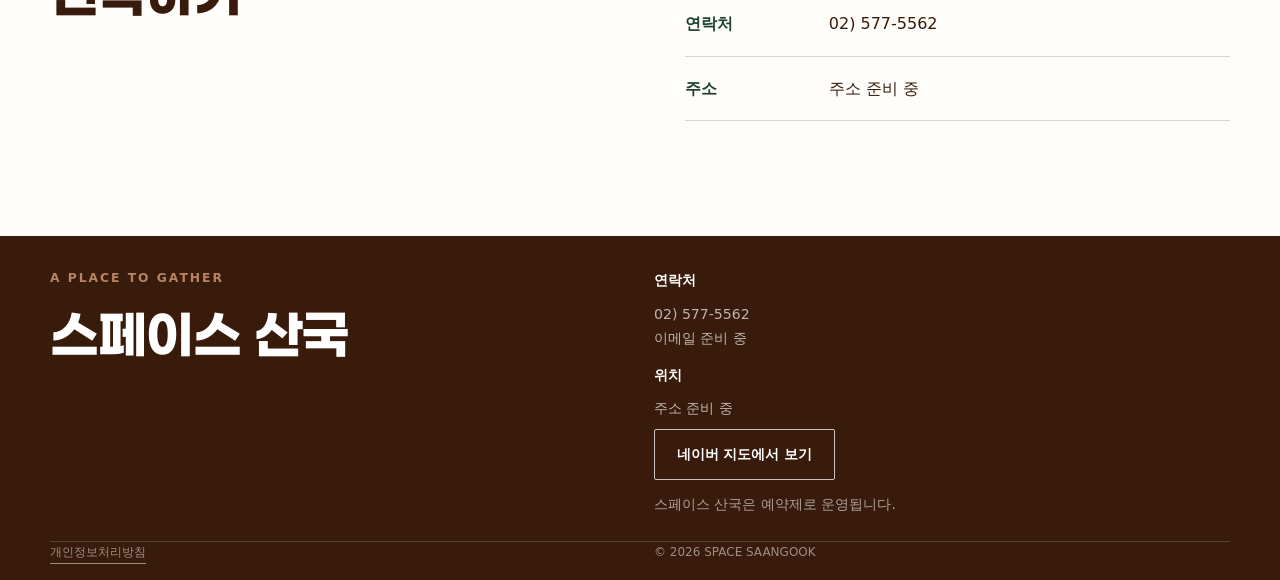
==== commit c1d7ebba: "Refine footer information layout" ====
--- a/about.html
+++ b/about.html
@@ -1 +1 @@
-<!doctype html><html lang="ko"><head><meta charset="UTF-8"><meta name="viewport" content="width=device-width,initial-scale=1"><meta name="description" content="공간의 취지와 운영 방향 소개"><title>소개 | 공간 이름 (가칭)</title><link rel="stylesheet" href="assets/styles.css?v=20260902-1"><script defer src="assets/data.js"></script><script defer src="assets/app.js?v=20260902-1"></script></head><body data-page="about"><main id="main"></main></body></html>
+<!doctype html><html lang="ko"><head><meta charset="UTF-8"><meta name="viewport" content="width=device-width,initial-scale=1"><meta name="description" content="공간의 취지와 운영 방향 소개"><title>소개 | 공간 이름 (가칭)</title><link rel="stylesheet" href="assets/styles.css?v=20260903-13"><script defer src="assets/data.js"></script><script defer src="assets/app.js?v=20260903-5"></script></head><body data-page="about"><main id="main"></main></body></html>
--- a/assets/styles.css
+++ b/assets/styles.css
@@ -114,6 +114,11 @@
 .page-hero { padding: clamp(5rem, 11vw, 9rem) 0 clamp(3.5rem, 8vw, 6rem); border-bottom: 1px solid var(--color-line); }
 .page-hero--notice h1 { font-size: clamp(2rem, 4vw, 3.4rem); }
 .page-hero .lead { margin-top: 1.5rem; }
+.detail-back-link { display: inline-block; margin-bottom: 1.5rem; font-size: .9rem; }
+body[data-page="program-detail"], body[data-page="archive-detail"] { --section-space: clamp(3.5rem, 7vw, 6rem); }
+body[data-page="program-detail"] .page-hero, body[data-page="archive-detail"] .page-hero { padding: clamp(3rem, 6vw, 5rem) 0 clamp(2.75rem, 6vw, 4.5rem); }
+body[data-page="program-detail"] .page-hero h1, body[data-page="archive-detail"] .page-hero h1 { font-size: clamp(2.2rem, 5vw, 4.25rem); }
+body[data-page="program-detail"] main > .section--paper, body[data-page="archive-detail"] main > .section--paper { padding-top: clamp(2.25rem, 4vw, 3.5rem); }
 .gallery { display: grid; grid-template-columns: 1.4fr .6fr; grid-template-rows: 1fr 1fr; gap: 1rem; min-height: 540px; }
 .gallery > :first-child { grid-row: 1 / 3; }
 .gallery-image { position: relative; overflow: hidden; background: var(--color-cream); }
@@ -134,15 +139,16 @@
 .value span { display: block; margin-bottom: 3rem; color: var(--color-brown); font-family: var(--font-serif); font-size: 1.5rem; }
 .value p { margin-top: .8rem; color: var(--color-muted); font-size: .93rem; }
 
-.site-footer { padding: 4rem 0 2rem; background: var(--color-dark); color: white; }
-.footer-grid { display: grid; grid-template-columns: 1fr 1fr; gap: 3rem; }
-.footer-info { display: grid; gap: 1.5rem; color: rgba(255,255,255,.67); font-size: .88rem; }
+.site-footer { padding: 2rem 0 1rem; background: var(--color-dark); color: white; }
+.footer-grid { display: grid; grid-template-columns: 1fr 1fr; gap: 1.75rem; }
+.footer-info { display: grid; gap: .75rem; color: rgba(255,255,255,.67); font-size: .88rem; }
 .footer-info strong { color: white; }
 .footer-info-group p + p { margin-top: .55rem; }
-.footer-map-button { min-height: 3.2rem; margin-top: 1rem; border-color: rgba(255,255,255,.72); color: white; }
-.copyright { margin-top: 3rem; padding-top: 1.5rem; border-top: 1px solid rgba(255,255,255,.15); color: rgba(255,255,255,.5); font-size: .75rem; }
-.footer-bottom { display: flex; align-items: center; justify-content: space-between; gap: 1rem; }
-.footer-policy-link { border-bottom: 1px solid currentColor; cursor: default; }
+.footer-reservation-note { color: rgba(255,255,255,.58); }
+.footer-map-button { min-height: 3.2rem; margin-top: .5rem; border-color: rgba(255,255,255,.72); color: white; }
+.copyright { margin-top: 1.5rem; border-top: 1px solid rgba(255,255,255,.15); color: rgba(255,255,255,.5); font-size: .75rem; }
+.footer-bottom { display: grid; grid-template-columns: 1fr 1fr; align-items: center; gap: 1.75rem; }
+.footer-policy-link { justify-self: start; border-bottom: 1px solid currentColor; cursor: default; }
 
 :focus-visible { outline: 3px solid var(--color-brown); outline-offset: 4px; }
 
@@ -175,11 +181,11 @@
   h1 { font-size: clamp(2.55rem, 15vw, 4.2rem); }
   .section-head { display: block; }
   .section-head .text-link { display: inline-block; margin-top: 1rem; }
-  .card-grid, .facts, .footer-grid { grid-template-columns: 1fr; }
+  .card-grid, .facts, .footer-grid, .footer-bottom { grid-template-columns: 1fr; }
   .gallery { grid-template-columns: 1fr 1fr; grid-template-rows: 2fr 1fr; min-height: 430px; }
   .gallery > :first-child { grid-column: 1 / 3; grid-row: auto; }
   .info-list li { grid-template-columns: 6.5rem 1fr; }
-  .footer-bottom { align-items: flex-start; flex-direction: column; }
+  .footer-bottom { align-items: flex-start; gap: .5rem; }
 }
 
 @media (prefers-reduced-motion: reduce) {
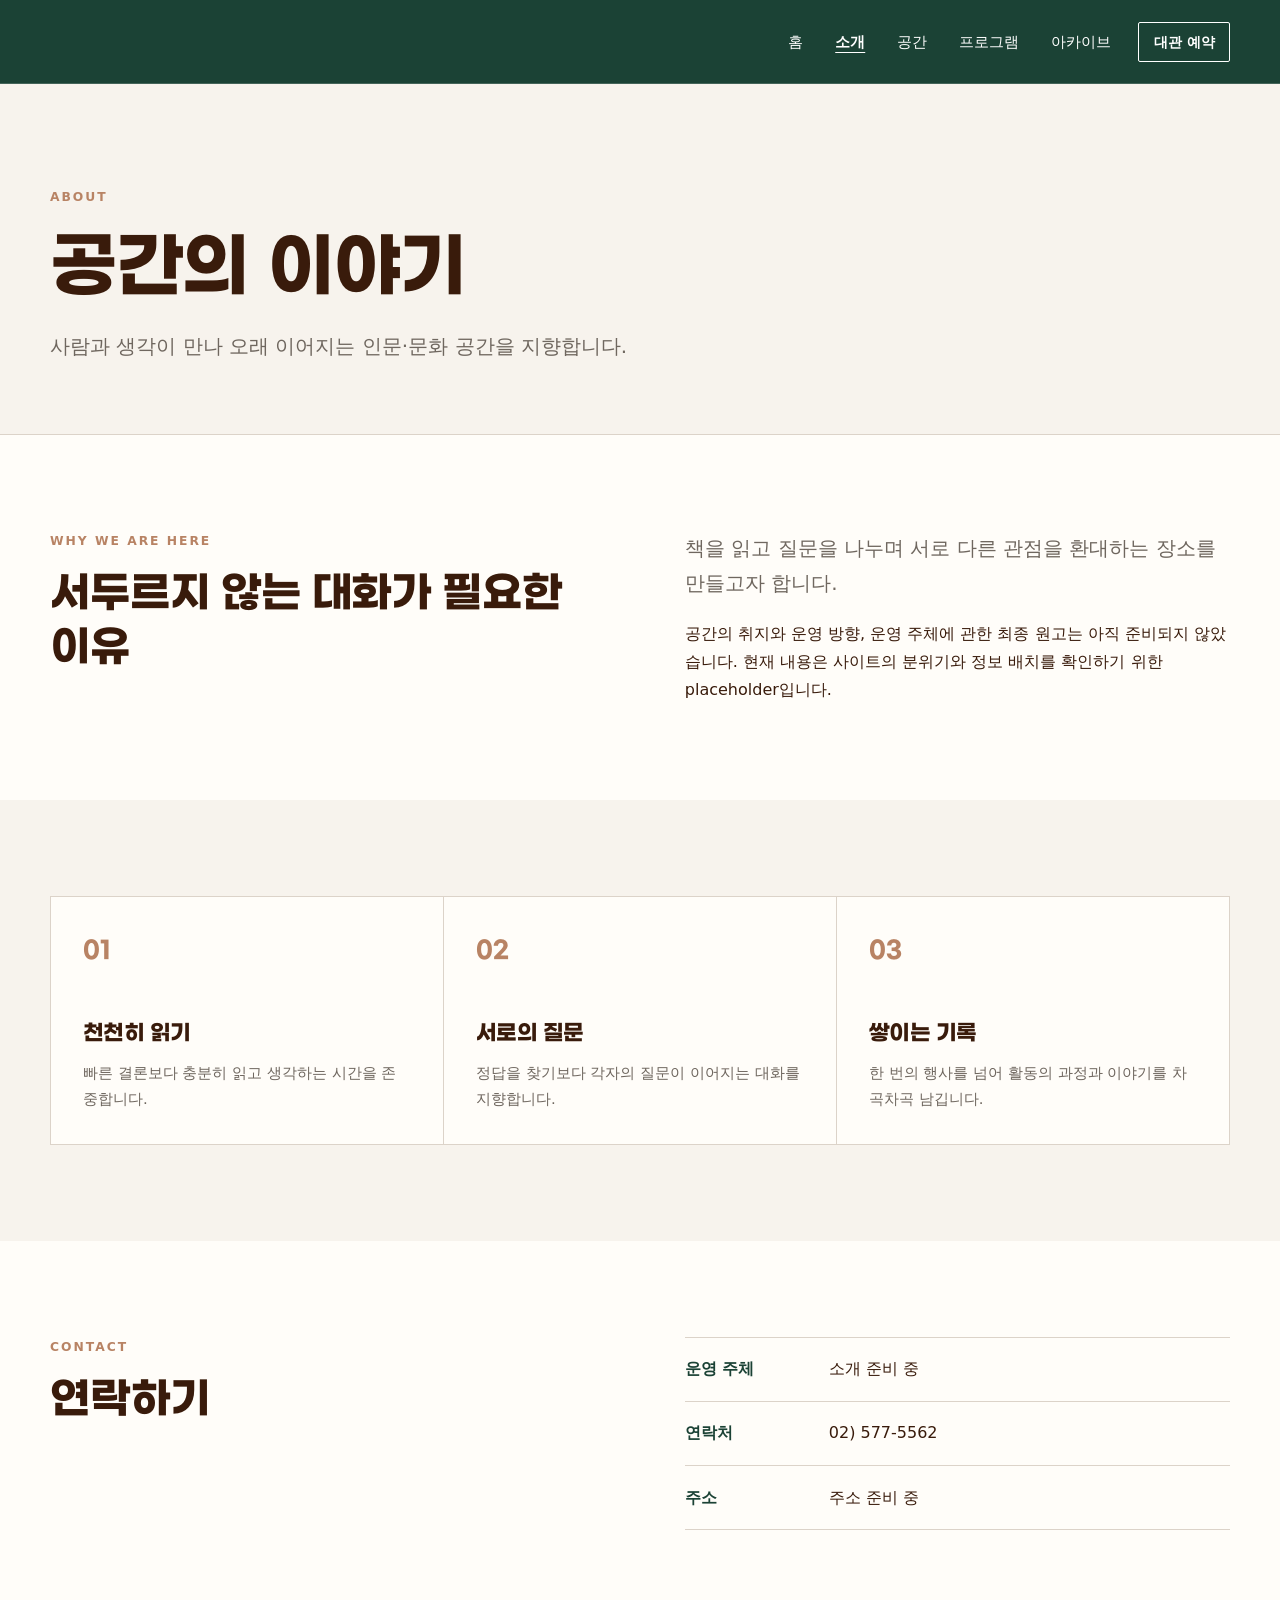
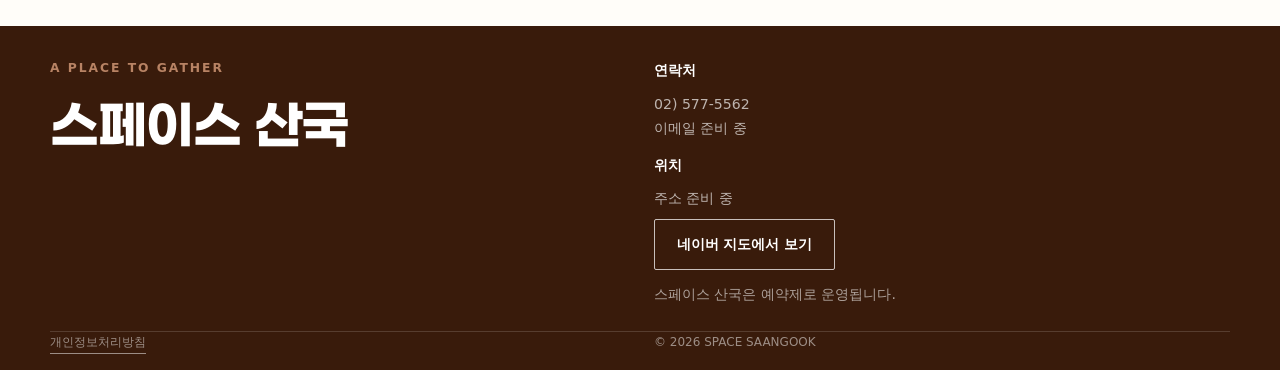
==== commit b5251bd3: "Add multi-session application flow and program details" ====
--- a/about.html
+++ b/about.html
@@ -1 +1 @@
-<!doctype html><html lang="ko"><head><meta charset="UTF-8"><meta name="viewport" content="width=device-width,initial-scale=1"><meta name="description" content="공간의 취지와 운영 방향 소개"><title>소개 | 공간 이름 (가칭)</title><link rel="stylesheet" href="assets/styles.css?v=20260903-13"><script defer src="assets/data.js"></script><script defer src="assets/app.js?v=20260903-5"></script></head><body data-page="about"><main id="main"></main></body></html>
+<!doctype html><html lang="ko"><head><meta charset="UTF-8"><meta name="viewport" content="width=device-width,initial-scale=1"><meta name="description" content="공간의 취지와 운영 방향 소개"><title>소개 | 공간 이름 (가칭)</title><link rel="stylesheet" href="assets/styles.css?v=20260903-14"><script defer src="assets/data.js"></script><script defer src="assets/app.js?v=20260903-5"></script></head><body data-page="about"><main id="main"></main></body></html>
--- a/assets/styles.css
+++ b/assets/styles.css
@@ -114,11 +114,19 @@
 .page-hero { padding: clamp(5rem, 11vw, 9rem) 0 clamp(3.5rem, 8vw, 6rem); border-bottom: 1px solid var(--color-line); }
 .page-hero--notice h1 { font-size: clamp(2rem, 4vw, 3.4rem); }
 .page-hero .lead { margin-top: 1.5rem; }
+body:is([data-page="about"], [data-page="space"], [data-page="programs"], [data-page="archive"], [data-page="apply"]) { --section-space: clamp(3.75rem, 7.5vw, 6.5rem); }
+body:is([data-page="about"], [data-page="space"], [data-page="programs"], [data-page="archive"], [data-page="apply"]) .page-hero { padding: clamp(4rem, 8vw, 7rem) 0 clamp(2.75rem, 5.5vw, 4.5rem); }
+body:is([data-page="about"], [data-page="space"], [data-page="programs"], [data-page="archive"], [data-page="apply"]) .page-hero h1 { font-size: clamp(2.35rem, 5.5vw, 4.8rem); }
+body:is([data-page="about"], [data-page="space"], [data-page="programs"], [data-page="archive"], [data-page="apply"]) main h2 { font-size: clamp(1.8rem, 3.3vw, 2.8rem); }
+body:is([data-page="about"], [data-page="space"], [data-page="programs"], [data-page="archive"], [data-page="apply"]) .page-hero .lead { margin-top: 1.1rem; }
 .detail-back-link { display: inline-block; margin-bottom: 1.5rem; font-size: .9rem; }
 body[data-page="program-detail"], body[data-page="archive-detail"] { --section-space: clamp(3.5rem, 7vw, 6rem); }
 body[data-page="program-detail"] .page-hero, body[data-page="archive-detail"] .page-hero { padding: clamp(3rem, 6vw, 5rem) 0 clamp(2.75rem, 6vw, 4.5rem); }
 body[data-page="program-detail"] .page-hero h1, body[data-page="archive-detail"] .page-hero h1 { font-size: clamp(2.2rem, 5vw, 4.25rem); }
 body[data-page="program-detail"] main > .section--paper, body[data-page="archive-detail"] main > .section--paper { padding-top: clamp(2.25rem, 4vw, 3.5rem); }
+body[data-page="program-detail"] main > .section--paper h2, body[data-page="archive-detail"] main > .section--paper h2 { font-size: clamp(1.75rem, 2.7vw, 2.4rem); }
+body[data-page="program-detail"] main > .section--paper h2 + p, body[data-page="archive-detail"] main > .section--paper h2 + p { margin-top: 1.25rem; }
+body[data-page="program-detail"] main > .section--paper p + p, body[data-page="archive-detail"] main > .section--paper p + p { margin-top: .8rem; }
 .gallery { display: grid; grid-template-columns: 1.4fr .6fr; grid-template-rows: 1fr 1fr; gap: 1rem; min-height: 540px; }
 .gallery > :first-child { grid-row: 1 / 3; }
 .gallery-image { position: relative; overflow: hidden; background: var(--color-cream); }
@@ -134,6 +142,35 @@
 .detail-copy h2 { margin-bottom: 1.4rem; }
 .prose { max-width: 46rem; }
 .prose p + p { margin-top: 1.2rem; }
+.session-lectures { max-width: 46rem; margin-top: clamp(2.5rem, 5vw, 4rem); }
+.session-lectures h2 { margin-bottom: 1.4rem; }
+.lecture-list { border-top: 1px solid var(--color-line); }
+.lecture-item { border-bottom: 1px solid var(--color-line); }
+.lecture-item summary { display: grid; grid-template-columns: minmax(0, 1fr) auto; gap: 1rem; padding: 1.1rem 0; color: var(--color-primary); cursor: pointer; }
+.lecture-item summary::marker { color: var(--color-brown); }
+.lecture-item summary span { color: var(--color-muted); font-size: .88rem; font-weight: 400; }
+.lecture-meta { display: grid; gap: .2rem; text-align: right; }
+.lecture-item p { max-width: 42rem; padding: 0 0 1.25rem; }
+.apply-grid { display: grid; grid-template-columns: 1fr 1fr; align-items: start; gap: clamp(2rem, 7vw, 7rem); }
+.apply-summary h2 { margin-bottom: 1.5rem; }
+.apply-form { display: grid; gap: 1.1rem; max-width: 34rem; }
+.form-field { display: grid; gap: .4rem; }
+.form-field label, .form-field legend { color: var(--color-primary); font-weight: 700; }
+.form-field input, .form-field select { width: 100%; min-height: 3.2rem; padding: .65rem .8rem; border: 1px solid var(--color-line); border-radius: 2px; background: white; color: var(--color-dark); font: inherit; }
+.session-field { margin: 0; padding: 0; border: 0; }
+.session-picker { width: 100%; }
+.session-picker summary { min-height: 3.2rem; padding: .75rem .8rem; border: 1px solid var(--color-line); border-radius: 2px; background: white; color: var(--color-dark); cursor: pointer; }
+.session-picker summary::marker { color: var(--color-primary); }
+.session-options { display: grid; width: 100%; margin-top: .5rem; gap: .5rem; }
+.session-option { display: flex; align-items: flex-start; gap: .65rem; padding: .75rem .8rem; border: 1px solid var(--color-line); background: white; }
+.session-option input { flex: 0 0 auto; width: 1.1rem; height: 1.1rem; min-height: auto; margin-top: .3rem; padding: 0; }
+.session-option span { color: var(--color-dark); font-weight: 400; }
+.session-option small { display: block; margin-top: .15rem; color: var(--color-muted); font-size: .82rem; }
+.form-error { color: #8a3427; font-size: .86rem; }
+.consent-field { display: flex; align-items: flex-start; gap: .6rem; margin-block: .25rem; }
+.consent-field input { width: 1.1rem; height: 1.1rem; margin-top: .3rem; }
+.apply-form .button { justify-self: start; }
+.form-message { color: var(--color-primary); font-weight: 700; }
 .values { display: grid; grid-template-columns: repeat(3, 1fr); gap: 1px; background: var(--color-line); border: 1px solid var(--color-line); }
 .value { min-height: 15rem; padding: 2rem; background: var(--color-paper); }
 .value span { display: block; margin-bottom: 3rem; color: var(--color-brown); font-family: var(--font-serif); font-size: 1.5rem; }
@@ -166,7 +203,9 @@
   .nav-list a { display: block; padding: 1rem .4rem; border-bottom: 1px solid rgba(255,255,255,.2); font-family: var(--font-serif); font-size: 1.5rem; }
   .header-cta { margin: 2rem 0 0; }
   .hero { min-height: auto; }
-  .hero-grid, .intro-grid, .rental-grid, .detail-grid, .contact-grid { grid-template-columns: 1fr; }
+  .hero-grid, .intro-grid, .rental-grid, .detail-grid, .contact-grid, .apply-grid { grid-template-columns: 1fr; }
+  .lecture-item summary { grid-template-columns: 1fr; gap: .35rem; }
+  .lecture-meta { text-align: left; }
   .hero-copy { padding-block: 0; }
   .hero-copy .button-row { margin-top: 2.5rem; }
   .hero-art { width: 86%; margin-left: auto; aspect-ratio: 5 / 4; }
